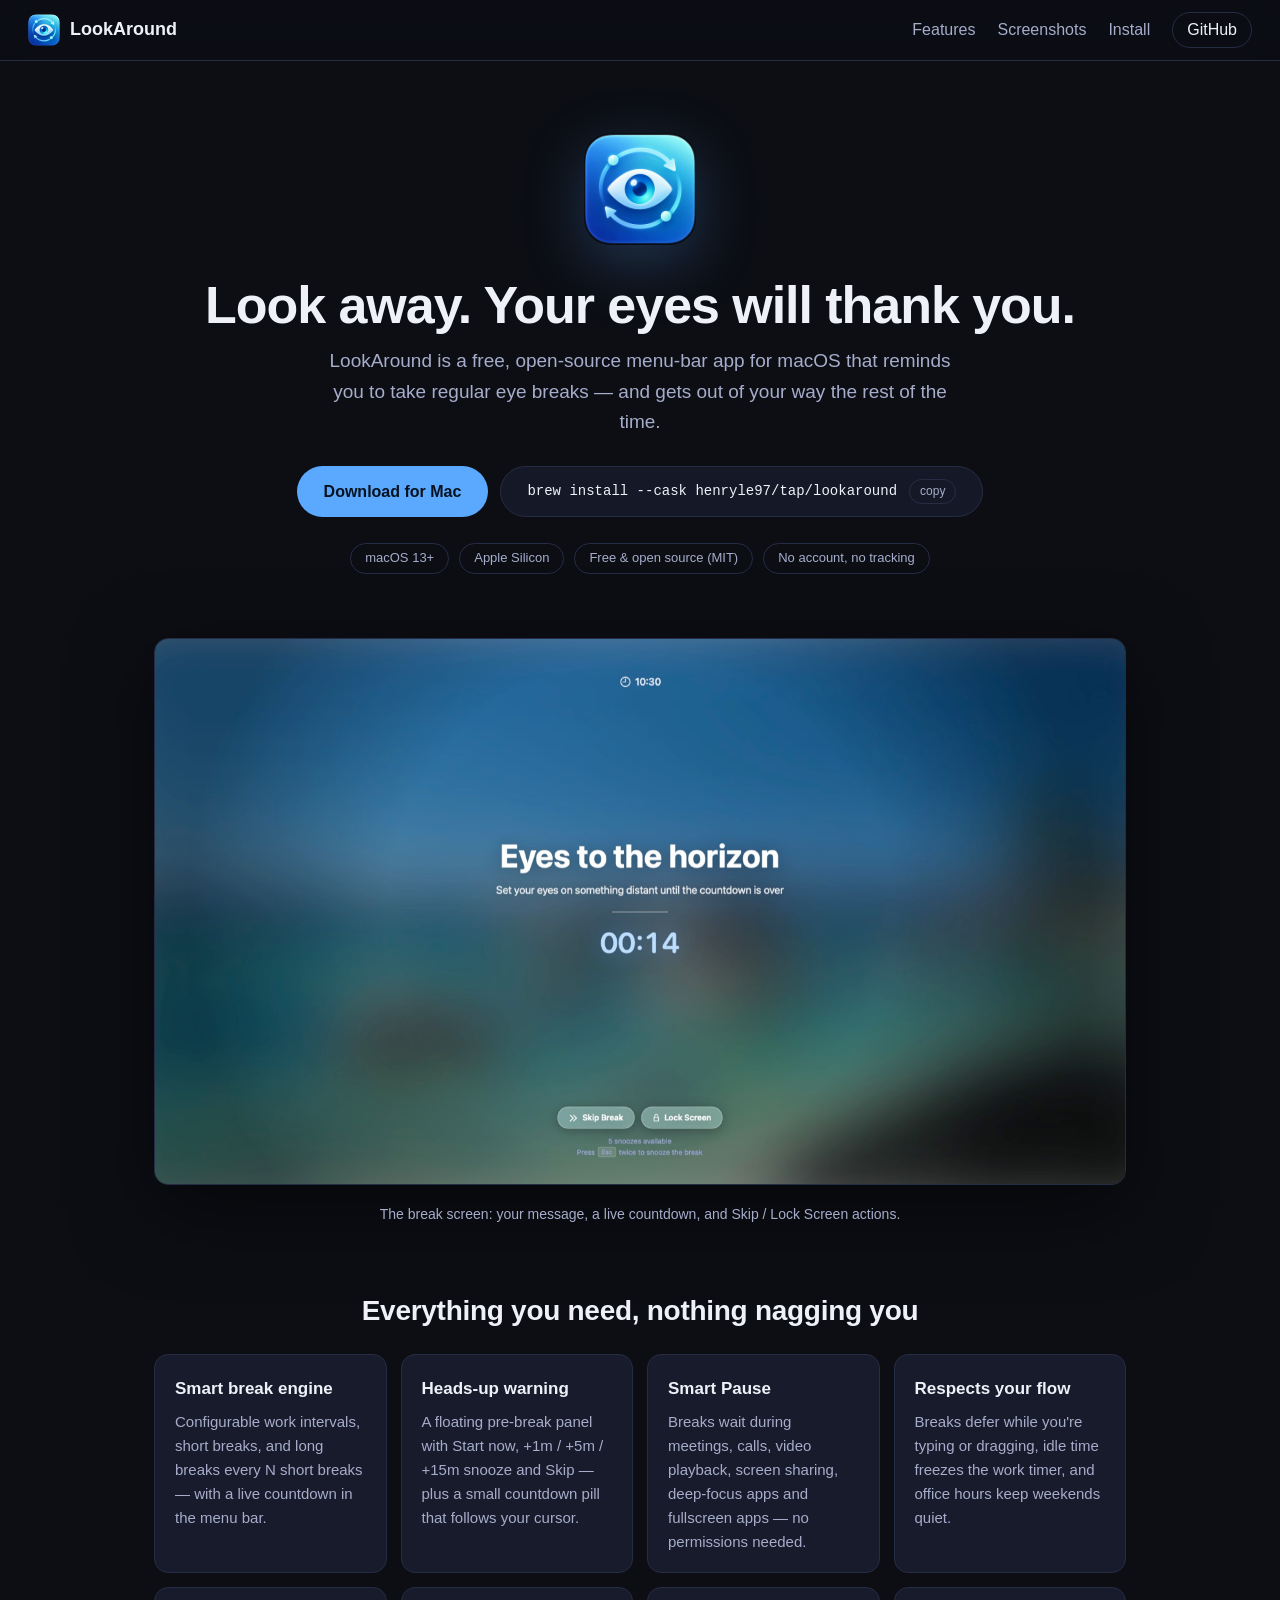
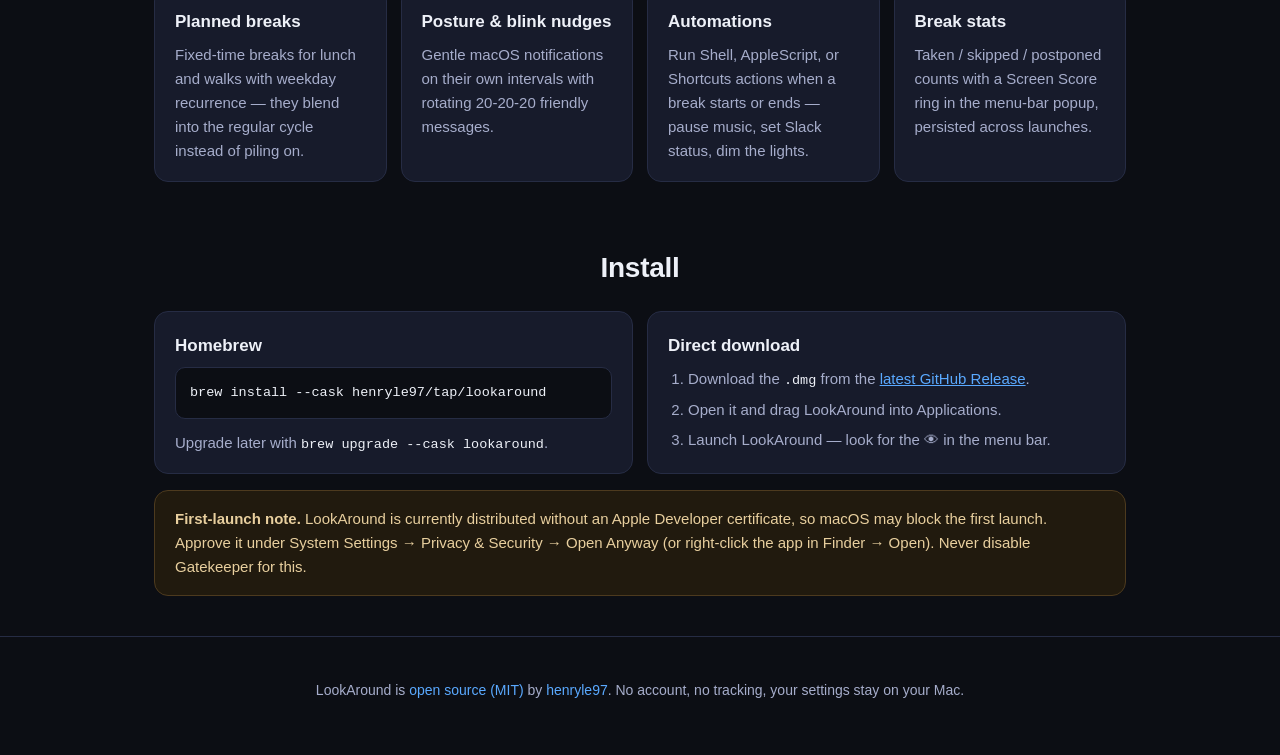
==== docs/index.html @ d6b107f1 "Add DMG + Homebrew Cask + GitHub Pages distribution One artifact behind two channels: a versioned, v" ====
<!DOCTYPE html>
<html lang="en">
<head>
<meta charset="utf-8">
<meta name="viewport" content="width=device-width, initial-scale=1">
<title>LookAround — gentle break reminders for your Mac</title>
<meta name="description" content="LookAround is a free, open-source macOS menu-bar app that reminds you to rest your eyes. Smart breaks, Smart Pause, office hours, and automations.">
<link rel="canonical" href="https://henryle97.github.io/look-around/">
<link rel="icon" type="image/png" href="assets/icon.png">
<link rel="stylesheet" href="assets/style.css">

<meta property="og:type" content="website">
<meta property="og:site_name" content="LookAround">
<meta property="og:url" content="https://henryle97.github.io/look-around/">
<meta property="og:title" content="LookAround — gentle break reminders for your Mac">
<meta property="og:description" content="A free, open-source macOS menu-bar app that reminds you to rest your eyes. Smart breaks, Smart Pause, office hours, and automations.">
<meta property="og:image" content="https://henryle97.github.io/look-around/screenshots/break-screen.jpg">
<meta property="og:image:width" content="1500">
<meta property="og:image:height" content="843">
<meta name="twitter:card" content="summary_large_image">
<meta name="twitter:title" content="LookAround — gentle break reminders for your Mac">
<meta name="twitter:description" content="A free, open-source macOS menu-bar app that reminds you to rest your eyes. Smart breaks, Smart Pause, office hours, and automations.">
<meta name="twitter:image" content="https://henryle97.github.io/look-around/screenshots/break-screen.jpg">
</head>
<body>

<header class="nav">
  <a class="brand" href="./">
    <img src="assets/icon.png" alt="LookAround icon" width="32" height="32">
    <span>LookAround</span>
  </a>
  <nav>
    <a href="#features">Features</a>
    <a href="#screenshot">Screenshots</a>
    <a href="#install">Install</a>
    <a class="github" href="https://github.com/henryle97/look-around">GitHub</a>
  </nav>
</header>

<main>
  <section class="hero">
    <img class="hero-icon" src="assets/icon.png" alt="LookAround app icon" width="112" height="112">
    <h1>Look away. Your eyes will thank you.</h1>
    <p class="tagline">LookAround is a free, open-source menu-bar app for macOS that
      reminds you to take regular eye breaks — and gets out of your way the rest of the time.</p>
    <div class="cta">
      <a class="btn primary" href="https://github.com/henryle97/look-around/releases/latest">Download for Mac</a>
      <button class="btn code" id="brew-copy" data-copy="brew install --cask henryle97/tap/lookaround">
        <code>brew install --cask henryle97/tap/lookaround</code><span class="copy-hint">copy</span>
      </button>
    </div>
    <ul class="chips">
      <li>macOS 13+</li>
      <li>Apple Silicon</li>
      <li>Free &amp; open source (MIT)</li>
      <li>No account, no tracking</li>
    </ul>
  </section>

  <section class="shot" id="screenshot">
    <figure>
      <img src="screenshots/break-screen.jpg" alt="LookAround break screen with countdown" width="1500" height="843" loading="lazy">
      <figcaption>The break screen: your message, a live countdown, and Skip / Lock Screen actions.</figcaption>
    </figure>
  </section>

  <section id="features">
    <h2>Everything you need, nothing nagging you</h2>
    <div class="grid">
      <div class="card">
        <h3>Smart break engine</h3>
        <p>Configurable work intervals, short breaks, and long breaks every N short breaks — with a live countdown in the menu bar.</p>
      </div>
      <div class="card">
        <h3>Heads-up warning</h3>
        <p>A floating pre-break panel with Start now, +1m / +5m / +15m snooze and Skip — plus a small countdown pill that follows your cursor.</p>
      </div>
      <div class="card">
        <h3>Smart Pause</h3>
        <p>Breaks wait during meetings, calls, video playback, screen sharing, deep-focus apps and fullscreen apps — no permissions needed.</p>
      </div>
      <div class="card">
        <h3>Respects your flow</h3>
        <p>Breaks defer while you're typing or dragging, idle time freezes the work timer, and office hours keep weekends quiet.</p>
      </div>
      <div class="card">
        <h3>Planned breaks</h3>
        <p>Fixed-time breaks for lunch and walks with weekday recurrence — they blend into the regular cycle instead of piling on.</p>
      </div>
      <div class="card">
        <h3>Posture &amp; blink nudges</h3>
        <p>Gentle macOS notifications on their own intervals with rotating 20-20-20 friendly messages.</p>
      </div>
      <div class="card">
        <h3>Automations</h3>
        <p>Run Shell, AppleScript, or Shortcuts actions when a break starts or ends — pause music, set Slack status, dim the lights.</p>
      </div>
      <div class="card">
        <h3>Break stats</h3>
        <p>Taken / skipped / postponed counts with a Screen Score ring in the menu-bar popup, persisted across launches.</p>
      </div>
    </div>
  </section>

  <section id="install">
    <h2>Install</h2>
    <div class="install-grid">
      <div class="card">
        <h3>Homebrew</h3>
        <pre><code>brew install --cask henryle97/tap/lookaround</code></pre>
        <p>Upgrade later with <code>brew upgrade --cask lookaround</code>.</p>
      </div>
      <div class="card">
        <h3>Direct download</h3>
        <ol>
          <li>Download the <code>.dmg</code> from the
            <a href="https://github.com/henryle97/look-around/releases/latest">latest GitHub Release</a>.</li>
          <li>Open it and drag LookAround into Applications.</li>
          <li>Launch LookAround — look for the 👁 in the menu bar.</li>
        </ol>
      </div>
    </div>
    <aside class="notice">
      <strong>First-launch note.</strong> LookAround is currently distributed without an
      Apple Developer certificate, so macOS may block the first launch. Approve it under
      System Settings → Privacy &amp; Security → Open Anyway (or right-click the app in
      Finder → Open). Never disable Gatekeeper for this.
    </aside>
  </section>
</main>

<footer>
  <p>LookAround is <a href="https://github.com/henryle97/look-around">open source (MIT)</a> by
    <a href="https://github.com/henryle97">henryle97</a>. No account, no tracking, your settings stay on your Mac.</p>
</footer>

<script>
document.getElementById('brew-copy').addEventListener('click', async (e) => {
  const btn = e.currentTarget;
  try {
    await navigator.clipboard.writeText(btn.dataset.copy);
    btn.querySelector('.copy-hint').textContent = 'copied!';
  } catch {
    const r = document.createRange();
    r.selectNodeContents(btn.querySelector('code'));
    getSelection().removeAllRanges();
    getSelection().addRange(r);
    document.execCommand('copy');
  }
  setTimeout(() => btn.querySelector('.copy-hint').textContent = 'copy', 1500);
});
</script>
</body>
</html>
---- docs/assets/style.css ----
:root {
  --bg: #0c0e14;
  --bg-soft: #151927;
  --card: #171b2b;
  --text: #eef1f8;
  --muted: #a6adcb;
  --accent: #5aa9ff;
  --accent-ink: #06121f;
  --line: #262c44;
  --radius: 14px;
}

* { box-sizing: border-box; }

body {
  margin: 0;
  background: var(--bg);
  color: var(--text);
  font: 16px/1.6 -apple-system, BlinkMacSystemFont, "SF Pro Text", "Helvetica Neue", Arial, sans-serif;
  -webkit-font-smoothing: antialiased;
}

/* --- nav --- */
.nav {
  position: sticky;
  top: 0;
  z-index: 10;
  display: flex;
  justify-content: space-between;
  align-items: center;
  padding: 12px 28px;
  background: rgba(12, 14, 20, 0.85);
  backdrop-filter: blur(12px);
  border-bottom: 1px solid var(--line);
}
.brand {
  display: flex;
  align-items: center;
  gap: 10px;
  color: var(--text);
  text-decoration: none;
  font-weight: 700;
  font-size: 18px;
}
.brand img { border-radius: 8px; }
.nav nav { display: flex; gap: 22px; align-items: center; }
.nav nav a { color: var(--muted); text-decoration: none; }
.nav nav a:hover { color: var(--text); }
.nav .github {
  color: var(--text);
  border: 1px solid var(--line);
  border-radius: 999px;
  padding: 4px 14px;
}

main { max-width: 1020px; margin: 0 auto; padding: 0 24px 40px; }

/* --- hero --- */
.hero { text-align: center; padding: 72px 0 40px; }
.hero-icon { border-radius: 26px; box-shadow: 0 18px 60px rgba(90, 169, 255, 0.25); }
.hero h1 { font-size: clamp(32px, 5vw, 52px); line-height: 1.12; margin: 24px 0 12px; letter-spacing: -0.02em; }
.tagline { color: var(--muted); font-size: 19px; max-width: 640px; margin: 0 auto; }

.cta { display: flex; gap: 12px; justify-content: center; flex-wrap: wrap; margin-top: 28px; }
.btn {
  font: inherit;
  border-radius: 999px;
  padding: 12px 26px;
  cursor: pointer;
  text-decoration: none;
  border: 1px solid transparent;
}
.btn.primary { background: var(--accent); color: var(--accent-ink); font-weight: 700; }
.btn.primary:hover { filter: brightness(1.08); }
.btn.code {
  display: flex;
  align-items: center;
  gap: 12px;
  background: var(--bg-soft);
  color: var(--text);
  border-color: var(--line);
}
.btn.code code { font-family: ui-monospace, "SF Mono", Menlo, monospace; font-size: 14px; }
.copy-hint {
  font-size: 12px;
  color: var(--muted);
  border: 1px solid var(--line);
  border-radius: 999px;
  padding: 2px 10px;
}

.chips {
  list-style: none;
  display: flex;
  gap: 10px;
  justify-content: center;
  flex-wrap: wrap;
  padding: 0;
  margin: 26px 0 0;
}
.chips li {
  font-size: 13px;
  color: var(--muted);
  border: 1px solid var(--line);
  border-radius: 999px;
  padding: 4px 14px;
}

/* --- screenshot --- */
.shot figure { margin: 24px 0 0; }
.shot img {
  width: 100%;
  height: auto;
  border-radius: var(--radius);
  border: 1px solid var(--line);
  box-shadow: 0 24px 80px rgba(0, 0, 0, 0.5);
}
.shot figcaption { text-align: center; color: var(--muted); font-size: 14px; margin-top: 10px; }

/* --- sections --- */
section h2 { font-size: 28px; letter-spacing: -0.01em; margin: 64px 0 20px; text-align: center; }

.grid {
  display: grid;
  grid-template-columns: repeat(auto-fit, minmax(220px, 1fr));
  gap: 14px;
}
.card {
  background: var(--card);
  border: 1px solid var(--line);
  border-radius: var(--radius);
  padding: 20px 20px 18px;
}
.card h3 { margin: 0 0 8px; font-size: 17px; }
.card p, .card ol { margin: 0; color: var(--muted); font-size: 15px; }
.card ol { padding-left: 20px; }
.card li + li { margin-top: 6px; }
.card a { color: var(--accent); }
.card code, .install-grid pre code {
  font-family: ui-monospace, "SF Mono", Menlo, monospace;
  font-size: 13.5px;
  color: var(--text);
}

.install-grid {
  display: grid;
  grid-template-columns: repeat(auto-fit, minmax(300px, 1fr));
  gap: 14px;
}
.install-grid pre {
  background: var(--bg);
  border: 1px solid var(--line);
  border-radius: 10px;
  padding: 12px 14px;
  overflow-x: auto;
  margin: 0 0 12px;
}
.install-grid .card p { margin-top: 0; }

.notice {
  margin-top: 16px;
  border: 1px solid #4d3a1e;
  background: #211a0e;
  color: #e8cf9e;
  border-radius: var(--radius);
  padding: 16px 20px;
  font-size: 15px;
}

footer {
  border-top: 1px solid var(--line);
  color: var(--muted);
  text-align: center;
  font-size: 14px;
  padding: 28px 24px 40px;
}
footer a { color: var(--accent); text-decoration: none; }

@media (max-width: 560px) {
  .nav nav a:not(.github) { display: none; }
  .hero { padding-top: 48px; }
}
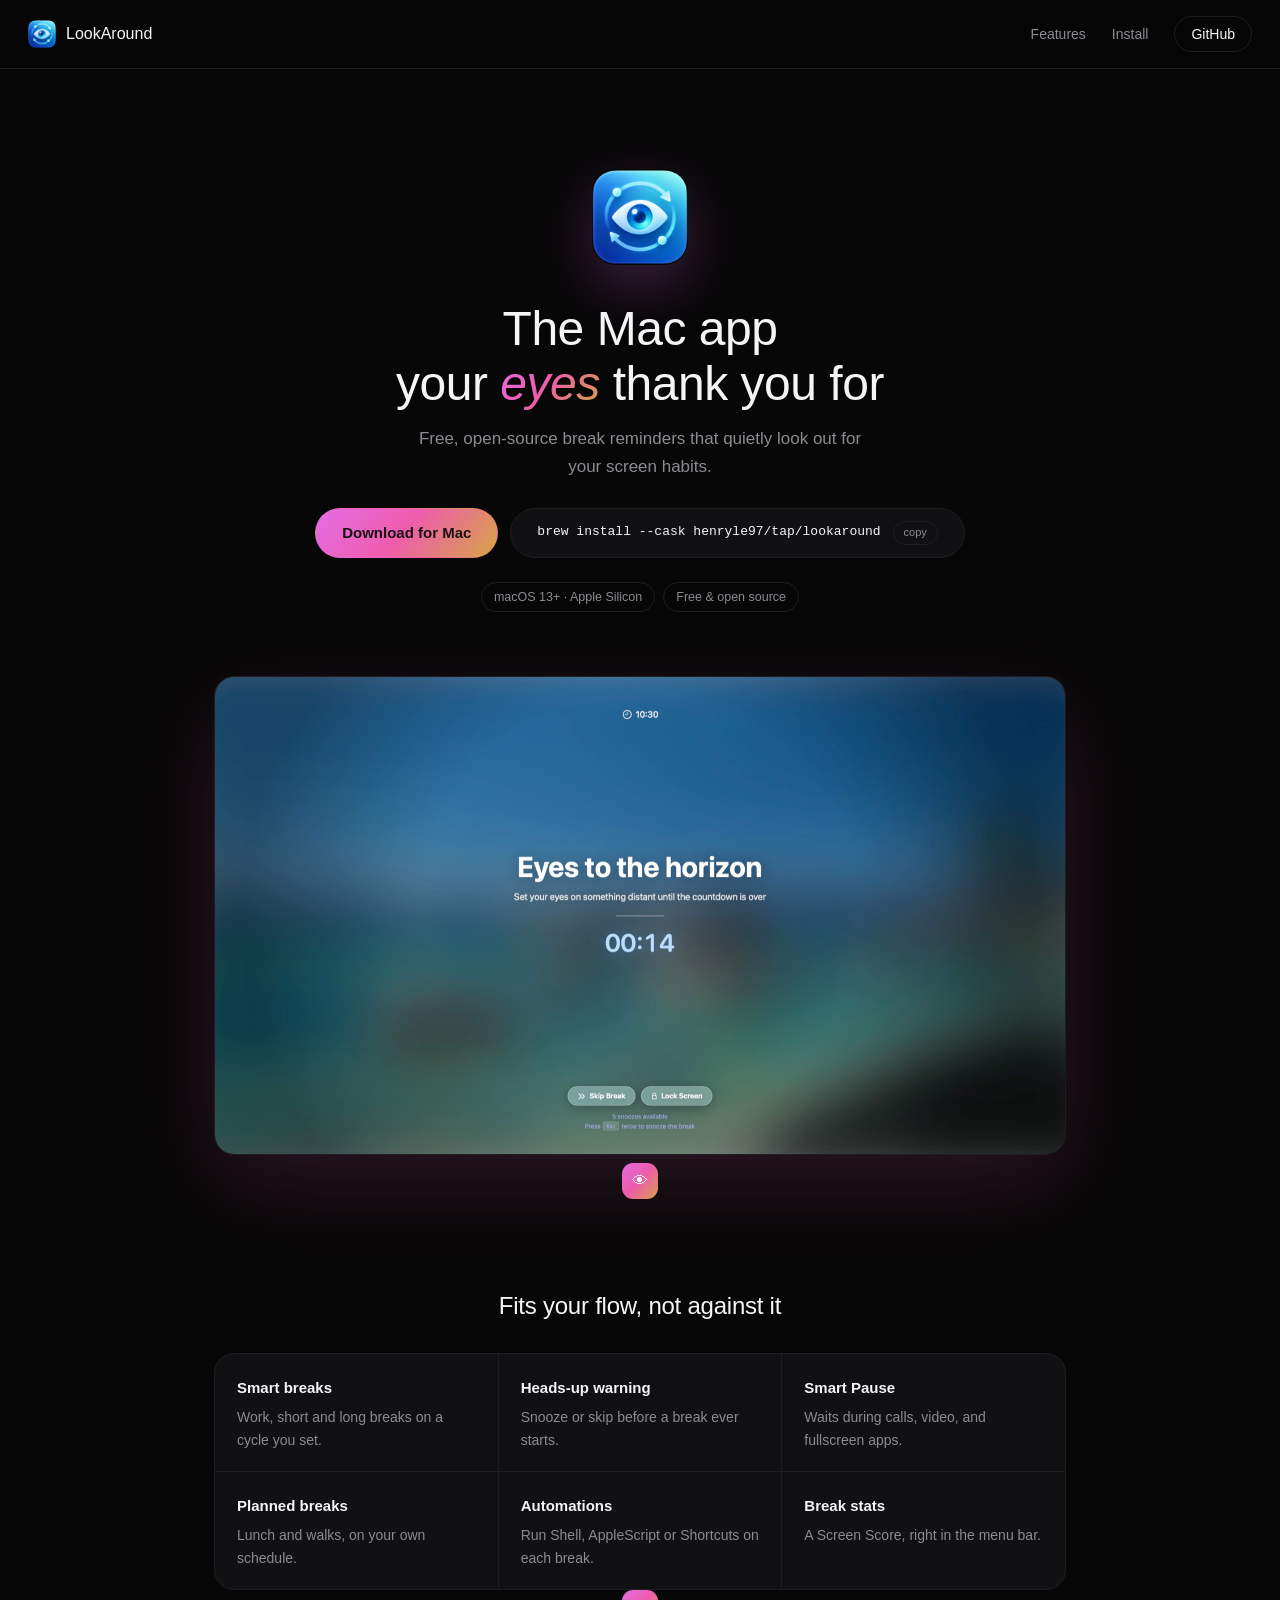
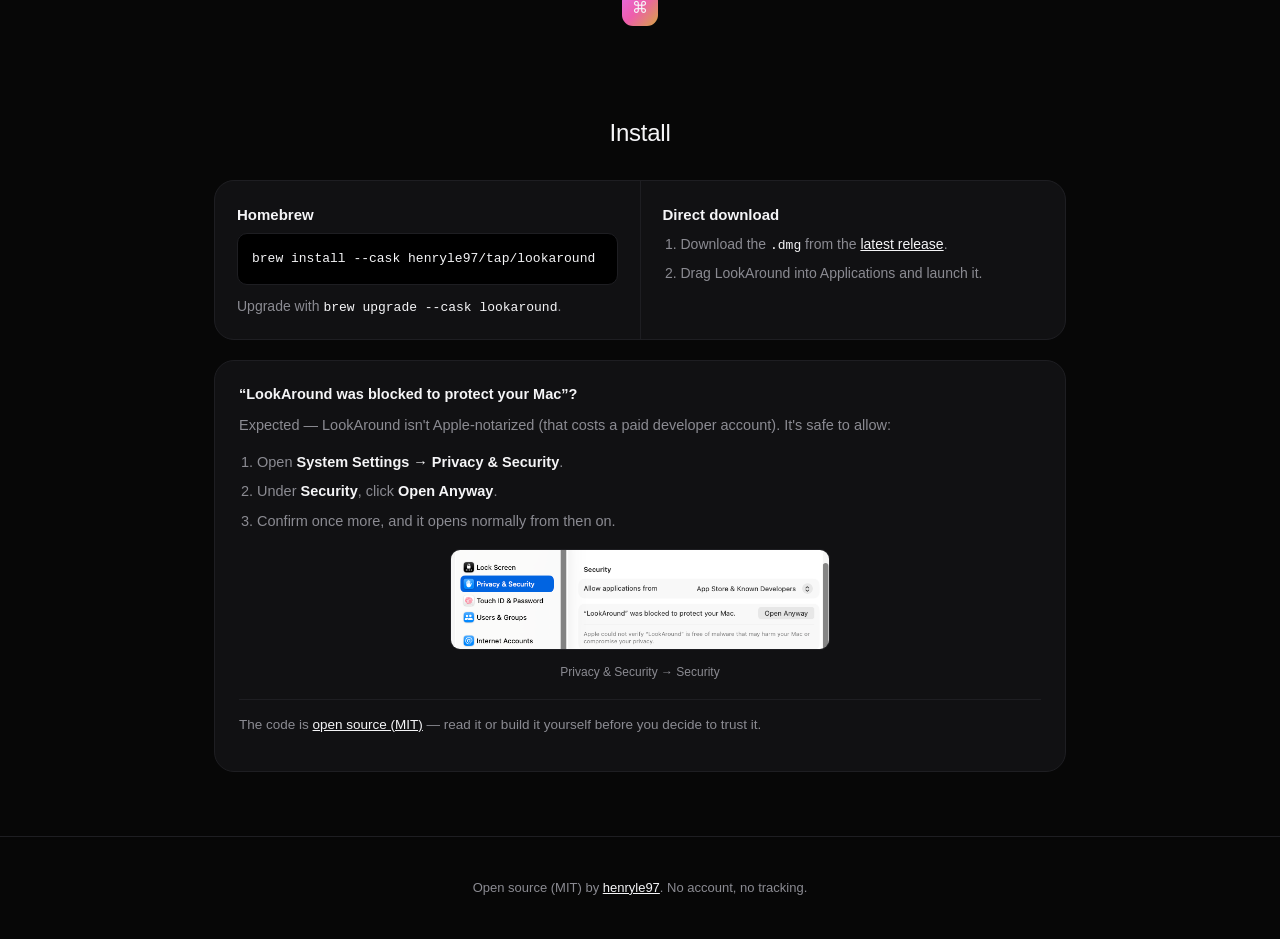
==== commit 5630e94f: "Restyle site theme, add detailed Gatekeeper install guide - Rework docs/ theme after lookaway.com: n" ====
--- a/docs/index.html
+++ b/docs/index.html
@@ -4,7 +4,7 @@
 <meta charset="utf-8">
 <meta name="viewport" content="width=device-width, initial-scale=1">
 <title>LookAround — gentle break reminders for your Mac</title>
-<meta name="description" content="LookAround is a free, open-source macOS menu-bar app that reminds you to rest your eyes. Smart breaks, Smart Pause, office hours, and automations.">
+<meta name="description" content="A free, open-source macOS menu-bar app that reminds you to rest your eyes.">
 <link rel="canonical" href="https://henryle97.github.io/look-around/">
 <link rel="icon" type="image/png" href="assets/icon.png">
 <link rel="stylesheet" href="assets/style.css">
@@ -13,25 +13,24 @@
 <meta property="og:site_name" content="LookAround">
 <meta property="og:url" content="https://henryle97.github.io/look-around/">
 <meta property="og:title" content="LookAround — gentle break reminders for your Mac">
-<meta property="og:description" content="A free, open-source macOS menu-bar app that reminds you to rest your eyes. Smart breaks, Smart Pause, office hours, and automations.">
+<meta property="og:description" content="A free, open-source macOS menu-bar app that reminds you to rest your eyes.">
 <meta property="og:image" content="https://henryle97.github.io/look-around/screenshots/break-screen.jpg">
 <meta property="og:image:width" content="1500">
 <meta property="og:image:height" content="843">
 <meta name="twitter:card" content="summary_large_image">
 <meta name="twitter:title" content="LookAround — gentle break reminders for your Mac">
-<meta name="twitter:description" content="A free, open-source macOS menu-bar app that reminds you to rest your eyes. Smart breaks, Smart Pause, office hours, and automations.">
+<meta name="twitter:description" content="A free, open-source macOS menu-bar app that reminds you to rest your eyes.">
 <meta name="twitter:image" content="https://henryle97.github.io/look-around/screenshots/break-screen.jpg">
 </head>
 <body>
 
 <header class="nav">
   <a class="brand" href="./">
-    <img src="assets/icon.png" alt="LookAround icon" width="32" height="32">
+    <img src="assets/icon.png" alt="LookAround icon" width="28" height="28">
     <span>LookAround</span>
   </a>
   <nav>
     <a href="#features">Features</a>
-    <a href="#screenshot">Screenshots</a>
     <a href="#install">Install</a>
     <a class="github" href="https://github.com/henryle97/look-around">GitHub</a>
   </nav>
@@ -39,10 +38,9 @@
 
 <main>
   <section class="hero">
-    <img class="hero-icon" src="assets/icon.png" alt="LookAround app icon" width="112" height="112">
-    <h1>Look away. Your eyes will thank you.</h1>
-    <p class="tagline">LookAround is a free, open-source menu-bar app for macOS that
-      reminds you to take regular eye breaks — and gets out of your way the rest of the time.</p>
+    <img class="hero-icon" src="assets/icon.png" alt="LookAround app icon" width="96" height="96">
+    <h1>The Mac app<br>your <em>eyes</em> thank you for</h1>
+    <p class="tagline">Free, open-source break reminders that quietly look out for your screen habits.</p>
     <div class="cta">
       <a class="btn primary" href="https://github.com/henryle97/look-around/releases/latest">Download for Mac</a>
       <button class="btn code" id="brew-copy" data-copy="brew install --cask henryle97/tap/lookaround">
@@ -50,88 +48,85 @@
       </button>
     </div>
     <ul class="chips">
-      <li>macOS 13+</li>
-      <li>Apple Silicon</li>
-      <li>Free &amp; open source (MIT)</li>
-      <li>No account, no tracking</li>
+      <li>macOS 13+ · Apple Silicon</li>
+      <li>Free &amp; open source</li>
     </ul>
   </section>
 
   <section class="shot" id="screenshot">
-    <figure>
-      <img src="screenshots/break-screen.jpg" alt="LookAround break screen with countdown" width="1500" height="843" loading="lazy">
-      <figcaption>The break screen: your message, a live countdown, and Skip / Lock Screen actions.</figcaption>
-    </figure>
+    <img src="screenshots/break-screen.jpg" alt="LookAround break screen with countdown" width="1500" height="843" loading="lazy">
   </section>
 
   <section id="features">
-    <h2>Everything you need, nothing nagging you</h2>
+    <div class="badge">👁</div>
+    <h2>Fits your flow, not against it</h2>
     <div class="grid">
       <div class="card">
-        <h3>Smart break engine</h3>
-        <p>Configurable work intervals, short breaks, and long breaks every N short breaks — with a live countdown in the menu bar.</p>
+        <h3>Smart breaks</h3>
+        <p>Work, short and long breaks on a cycle you set.</p>
       </div>
       <div class="card">
         <h3>Heads-up warning</h3>
-        <p>A floating pre-break panel with Start now, +1m / +5m / +15m snooze and Skip — plus a small countdown pill that follows your cursor.</p>
+        <p>Snooze or skip before a break ever starts.</p>
       </div>
       <div class="card">
         <h3>Smart Pause</h3>
-        <p>Breaks wait during meetings, calls, video playback, screen sharing, deep-focus apps and fullscreen apps — no permissions needed.</p>
-      </div>
-      <div class="card">
-        <h3>Respects your flow</h3>
-        <p>Breaks defer while you're typing or dragging, idle time freezes the work timer, and office hours keep weekends quiet.</p>
+        <p>Waits during calls, video, and fullscreen apps.</p>
       </div>
       <div class="card">
         <h3>Planned breaks</h3>
-        <p>Fixed-time breaks for lunch and walks with weekday recurrence — they blend into the regular cycle instead of piling on.</p>
-      </div>
-      <div class="card">
-        <h3>Posture &amp; blink nudges</h3>
-        <p>Gentle macOS notifications on their own intervals with rotating 20-20-20 friendly messages.</p>
+        <p>Lunch and walks, on your own schedule.</p>
       </div>
       <div class="card">
         <h3>Automations</h3>
-        <p>Run Shell, AppleScript, or Shortcuts actions when a break starts or ends — pause music, set Slack status, dim the lights.</p>
+        <p>Run Shell, AppleScript or Shortcuts on each break.</p>
       </div>
       <div class="card">
         <h3>Break stats</h3>
-        <p>Taken / skipped / postponed counts with a Screen Score ring in the menu-bar popup, persisted across launches.</p>
+        <p>A Screen Score, right in the menu bar.</p>
       </div>
     </div>
   </section>
 
   <section id="install">
+    <div class="badge">⌘</div>
     <h2>Install</h2>
     <div class="install-grid">
       <div class="card">
         <h3>Homebrew</h3>
         <pre><code>brew install --cask henryle97/tap/lookaround</code></pre>
-        <p>Upgrade later with <code>brew upgrade --cask lookaround</code>.</p>
+        <p>Upgrade with <code>brew upgrade --cask lookaround</code>.</p>
       </div>
       <div class="card">
         <h3>Direct download</h3>
         <ol>
-          <li>Download the <code>.dmg</code> from the
-            <a href="https://github.com/henryle97/look-around/releases/latest">latest GitHub Release</a>.</li>
-          <li>Open it and drag LookAround into Applications.</li>
-          <li>Launch LookAround — look for the 👁 in the menu bar.</li>
+          <li>Download the <code>.dmg</code> from the <a href="https://github.com/henryle97/look-around/releases/latest">latest release</a>.</li>
+          <li>Drag LookAround into Applications and launch it.</li>
         </ol>
       </div>
     </div>
+
     <aside class="notice">
-      <strong>First-launch note.</strong> LookAround is currently distributed without an
-      Apple Developer certificate, so macOS may block the first launch. Approve it under
-      System Settings → Privacy &amp; Security → Open Anyway (or right-click the app in
-      Finder → Open). Never disable Gatekeeper for this.
+      <strong>“LookAround was blocked to protect your Mac”?</strong>
+      <p>Expected — LookAround isn't Apple-notarized (that costs a paid developer account). It's safe to allow:</p>
+      <ol>
+        <li>Open <strong>System Settings → Privacy &amp; Security</strong>.</li>
+        <li>Under <strong>Security</strong>, click <strong>Open Anyway</strong>.</li>
+        <li>Confirm once more, and it opens normally from then on.</li>
+      </ol>
+      <figure class="notice-shot">
+        <img src="screenshots/gatekeeper-open-anyway.png"
+             alt="Privacy & Security settings showing the Open Anyway button for LookAround"
+             width="721" height="190" loading="lazy">
+        <figcaption>Privacy &amp; Security → Security</figcaption>
+      </figure>
+      <p class="notice-trust">The code is <a href="https://github.com/henryle97/look-around">open source (MIT)</a> — read it or build it yourself before you decide to trust it.</p>
     </aside>
   </section>
 </main>
 
 <footer>
-  <p>LookAround is <a href="https://github.com/henryle97/look-around">open source (MIT)</a> by
-    <a href="https://github.com/henryle97">henryle97</a>. No account, no tracking, your settings stay on your Mac.</p>
+  <p>Open source (MIT) by <a href="https://github.com/henryle97">henryle97</a>. No account, no tracking.</p>
 </footer>
 
 <script>
--- a/docs/assets/style.css
+++ b/docs/assets/style.css
@@ -1,13 +1,11 @@
 :root {
-  --bg: #0c0e14;
-  --bg-soft: #151927;
-  --card: #171b2b;
-  --text: #eef1f8;
-  --muted: #a6adcb;
-  --accent: #5aa9ff;
-  --accent-ink: #06121f;
-  --line: #262c44;
-  --radius: 14px;
+  --bg: #070707;
+  --card: #111113;
+  --card-line: #1e1e22;
+  --text: #f5f5f7;
+  --muted: #8b8b92;
+  --grad: linear-gradient(131deg, #e46de6 0%, #ee5dac 48%, #d7a544 100%);
+  --radius: 20px;
 }
 
 * { box-sizing: border-box; }
@@ -16,7 +14,7 @@
   margin: 0;
   background: var(--bg);
   color: var(--text);
-  font: 16px/1.6 -apple-system, BlinkMacSystemFont, "SF Pro Text", "Helvetica Neue", Arial, sans-serif;
+  font: 16px/1.6 -apple-system, BlinkMacSystemFont, "SF Pro Display", "SF Pro Text", "Helvetica Neue", Arial, sans-serif;
   -webkit-font-smoothing: antialiased;
 }
 
@@ -28,10 +26,10 @@
   display: flex;
   justify-content: space-between;
   align-items: center;
-  padding: 12px 28px;
-  background: rgba(12, 14, 20, 0.85);
-  backdrop-filter: blur(12px);
-  border-bottom: 1px solid var(--line);
+  padding: 16px 28px;
+  background: rgba(7, 7, 7, 0.8);
+  backdrop-filter: blur(14px);
+  border-bottom: 1px solid var(--card-line);
 }
 .brand {
   display: flex;
@@ -39,27 +37,34 @@
   gap: 10px;
   color: var(--text);
   text-decoration: none;
-  font-weight: 700;
-  font-size: 18px;
+  font-weight: 500;
+  font-size: 16px;
 }
 .brand img { border-radius: 8px; }
-.nav nav { display: flex; gap: 22px; align-items: center; }
-.nav nav a { color: var(--muted); text-decoration: none; }
+.nav nav { display: flex; gap: 26px; align-items: center; }
+.nav nav a { color: var(--muted); text-decoration: none; font-size: 14px; }
 .nav nav a:hover { color: var(--text); }
 .nav .github {
   color: var(--text);
-  border: 1px solid var(--line);
-  border-radius: 999px;
-  padding: 4px 14px;
-}
-
-main { max-width: 1020px; margin: 0 auto; padding: 0 24px 40px; }
+  border: 1px solid var(--card-line);
+  border-radius: 999px;
+  padding: 6px 16px;
+}
+
+main { max-width: 900px; margin: 0 auto; padding: 0 24px 64px; }
 
 /* --- hero --- */
-.hero { text-align: center; padding: 72px 0 40px; }
-.hero-icon { border-radius: 26px; box-shadow: 0 18px 60px rgba(90, 169, 255, 0.25); }
-.hero h1 { font-size: clamp(32px, 5vw, 52px); line-height: 1.12; margin: 24px 0 12px; letter-spacing: -0.02em; }
-.tagline { color: var(--muted); font-size: 19px; max-width: 640px; margin: 0 auto; }
+.hero { text-align: center; padding: 100px 0 40px; }
+.hero-icon { border-radius: 24px; box-shadow: 0 20px 60px rgba(228, 109, 230, 0.25); }
+.hero h1 {
+  font-size: clamp(34px, 5vw, 48px);
+  font-weight: 500;
+  line-height: 1.15;
+  letter-spacing: -0.01em;
+  margin: 28px 0 14px;
+}
+.hero h1 em { font-style: italic; background: var(--grad); -webkit-background-clip: text; background-clip: text; color: transparent; }
+.tagline { color: var(--muted); font-size: 17px; max-width: 480px; margin: 0 auto; }
 
 .cta { display: flex; gap: 12px; justify-content: center; flex-wrap: wrap; margin-top: 28px; }
 .btn {
@@ -69,22 +74,23 @@
   cursor: pointer;
   text-decoration: none;
   border: 1px solid transparent;
-}
-.btn.primary { background: var(--accent); color: var(--accent-ink); font-weight: 700; }
-.btn.primary:hover { filter: brightness(1.08); }
+  font-size: 15px;
+}
+.btn.primary { background: var(--grad); color: #1a1112; font-weight: 600; }
+.btn.primary:hover { filter: brightness(1.06); }
 .btn.code {
   display: flex;
   align-items: center;
   gap: 12px;
-  background: var(--bg-soft);
-  color: var(--text);
-  border-color: var(--line);
-}
-.btn.code code { font-family: ui-monospace, "SF Mono", Menlo, monospace; font-size: 14px; }
+  background: var(--card);
+  color: var(--text);
+  border-color: var(--card-line);
+}
+.btn.code code { font-family: ui-monospace, "SF Mono", Menlo, monospace; font-size: 13px; }
 .copy-hint {
-  font-size: 12px;
-  color: var(--muted);
-  border: 1px solid var(--line);
+  font-size: 11px;
+  color: var(--muted);
+  border: 1px solid var(--card-line);
   border-radius: 999px;
   padding: 2px 10px;
 }
@@ -92,91 +98,127 @@
 .chips {
   list-style: none;
   display: flex;
-  gap: 10px;
+  gap: 8px;
   justify-content: center;
   flex-wrap: wrap;
   padding: 0;
-  margin: 26px 0 0;
+  margin: 24px 0 0;
 }
 .chips li {
-  font-size: 13px;
-  color: var(--muted);
-  border: 1px solid var(--line);
-  border-radius: 999px;
-  padding: 4px 14px;
+  font-size: 12.5px;
+  color: var(--muted);
+  border: 1px solid var(--card-line);
+  border-radius: 999px;
+  padding: 4px 12px;
 }
 
 /* --- screenshot --- */
-.shot figure { margin: 24px 0 0; }
+.shot { padding: 24px 0 0; }
 .shot img {
   width: 100%;
   height: auto;
   border-radius: var(--radius);
-  border: 1px solid var(--line);
-  box-shadow: 0 24px 80px rgba(0, 0, 0, 0.5);
-}
-.shot figcaption { text-align: center; color: var(--muted); font-size: 14px; margin-top: 10px; }
+  border: 1px solid var(--card-line);
+  box-shadow: 0 30px 90px rgba(228, 93, 172, 0.16);
+}
 
 /* --- sections --- */
-section h2 { font-size: 28px; letter-spacing: -0.01em; margin: 64px 0 20px; text-align: center; }
+.badge {
+  display: flex;
+  align-items: center;
+  justify-content: center;
+  width: 36px;
+  height: 36px;
+  margin: 0 auto 14px;
+  border-radius: 11px;
+  background: var(--grad);
+  font-size: 16px;
+}
+section h2 {
+  font-size: 24px;
+  font-weight: 500;
+  letter-spacing: -0.01em;
+  margin: 88px 0 28px;
+  text-align: center;
+}
 
 .grid {
   display: grid;
   grid-template-columns: repeat(auto-fit, minmax(220px, 1fr));
-  gap: 14px;
+  gap: 1px;
+  background: var(--card-line);
+  border: 1px solid var(--card-line);
+  border-radius: var(--radius);
+  overflow: hidden;
 }
 .card {
   background: var(--card);
-  border: 1px solid var(--line);
-  border-radius: var(--radius);
-  padding: 20px 20px 18px;
-}
-.card h3 { margin: 0 0 8px; font-size: 17px; }
-.card p, .card ol { margin: 0; color: var(--muted); font-size: 15px; }
-.card ol { padding-left: 20px; }
-.card li + li { margin-top: 6px; }
-.card a { color: var(--accent); }
+  padding: 22px 22px 20px;
+}
+.card h3 { margin: 0 0 6px; font-size: 15px; font-weight: 600; }
+.card p, .card ol { margin: 0; color: var(--muted); font-size: 14px; }
+.card ol { padding-left: 18px; }
+.card li + li { margin-top: 5px; }
+.card a { color: var(--text); }
 .card code, .install-grid pre code {
   font-family: ui-monospace, "SF Mono", Menlo, monospace;
-  font-size: 13.5px;
+  font-size: 13px;
   color: var(--text);
 }
 
 .install-grid {
   display: grid;
-  grid-template-columns: repeat(auto-fit, minmax(300px, 1fr));
-  gap: 14px;
+  grid-template-columns: repeat(auto-fit, minmax(280px, 1fr));
+  gap: 1px;
+  background: var(--card-line);
+  border: 1px solid var(--card-line);
+  border-radius: var(--radius);
+  overflow: hidden;
 }
 .install-grid pre {
-  background: var(--bg);
-  border: 1px solid var(--line);
+  background: #000;
+  border: 1px solid var(--card-line);
   border-radius: 10px;
   padding: 12px 14px;
   overflow-x: auto;
-  margin: 0 0 12px;
+  margin: 0 0 10px;
 }
 .install-grid .card p { margin-top: 0; }
 
 .notice {
+  margin-top: 20px;
+  border: 1px solid var(--card-line);
+  background: var(--card);
+  border-radius: var(--radius);
+  padding: 22px 24px;
+  font-size: 14.5px;
+}
+.notice strong { color: var(--text); }
+.notice > p:first-of-type { color: var(--muted); margin: 8px 0 14px; }
+.notice ol { margin: 0; padding-left: 18px; color: var(--muted); }
+.notice li + li { margin-top: 6px; }
+.notice-shot { margin: 16px auto 0; max-width: 380px; }
+.notice-shot img {
+  width: 100%;
+  height: auto;
+  border-radius: 10px;
+  border: 1px solid var(--card-line);
+}
+.notice-shot figcaption { font-size: 12px; color: var(--muted); margin-top: 6px; text-align: center; }
+.notice-trust {
+  border-top: 1px solid var(--card-line);
   margin-top: 16px;
-  border: 1px solid #4d3a1e;
-  background: #211a0e;
-  color: #e8cf9e;
-  border-radius: var(--radius);
-  padding: 16px 20px;
-  font-size: 15px;
-}
+  padding-top: 14px;
+  font-size: 13.5px;
+  color: var(--muted);
+}
+.notice-trust a { color: var(--text); }
 
 footer {
-  border-top: 1px solid var(--line);
+  border-top: 1px solid var(--card-line);
   color: var(--muted);
   text-align: center;
-  font-size: 14px;
-  padding: 28px 24px 40px;
-}
-footer a { color: var(--accent); text-decoration: none; }
-
-@media (max-width: 560px) {
-  .nav nav a:not(.github) { display: none; }
-  .hero { padding-top: 48px; }
-}
+  font-size: 13px;
+  padding: 28px 24px;
+}
+footer a { color: var(--text); }
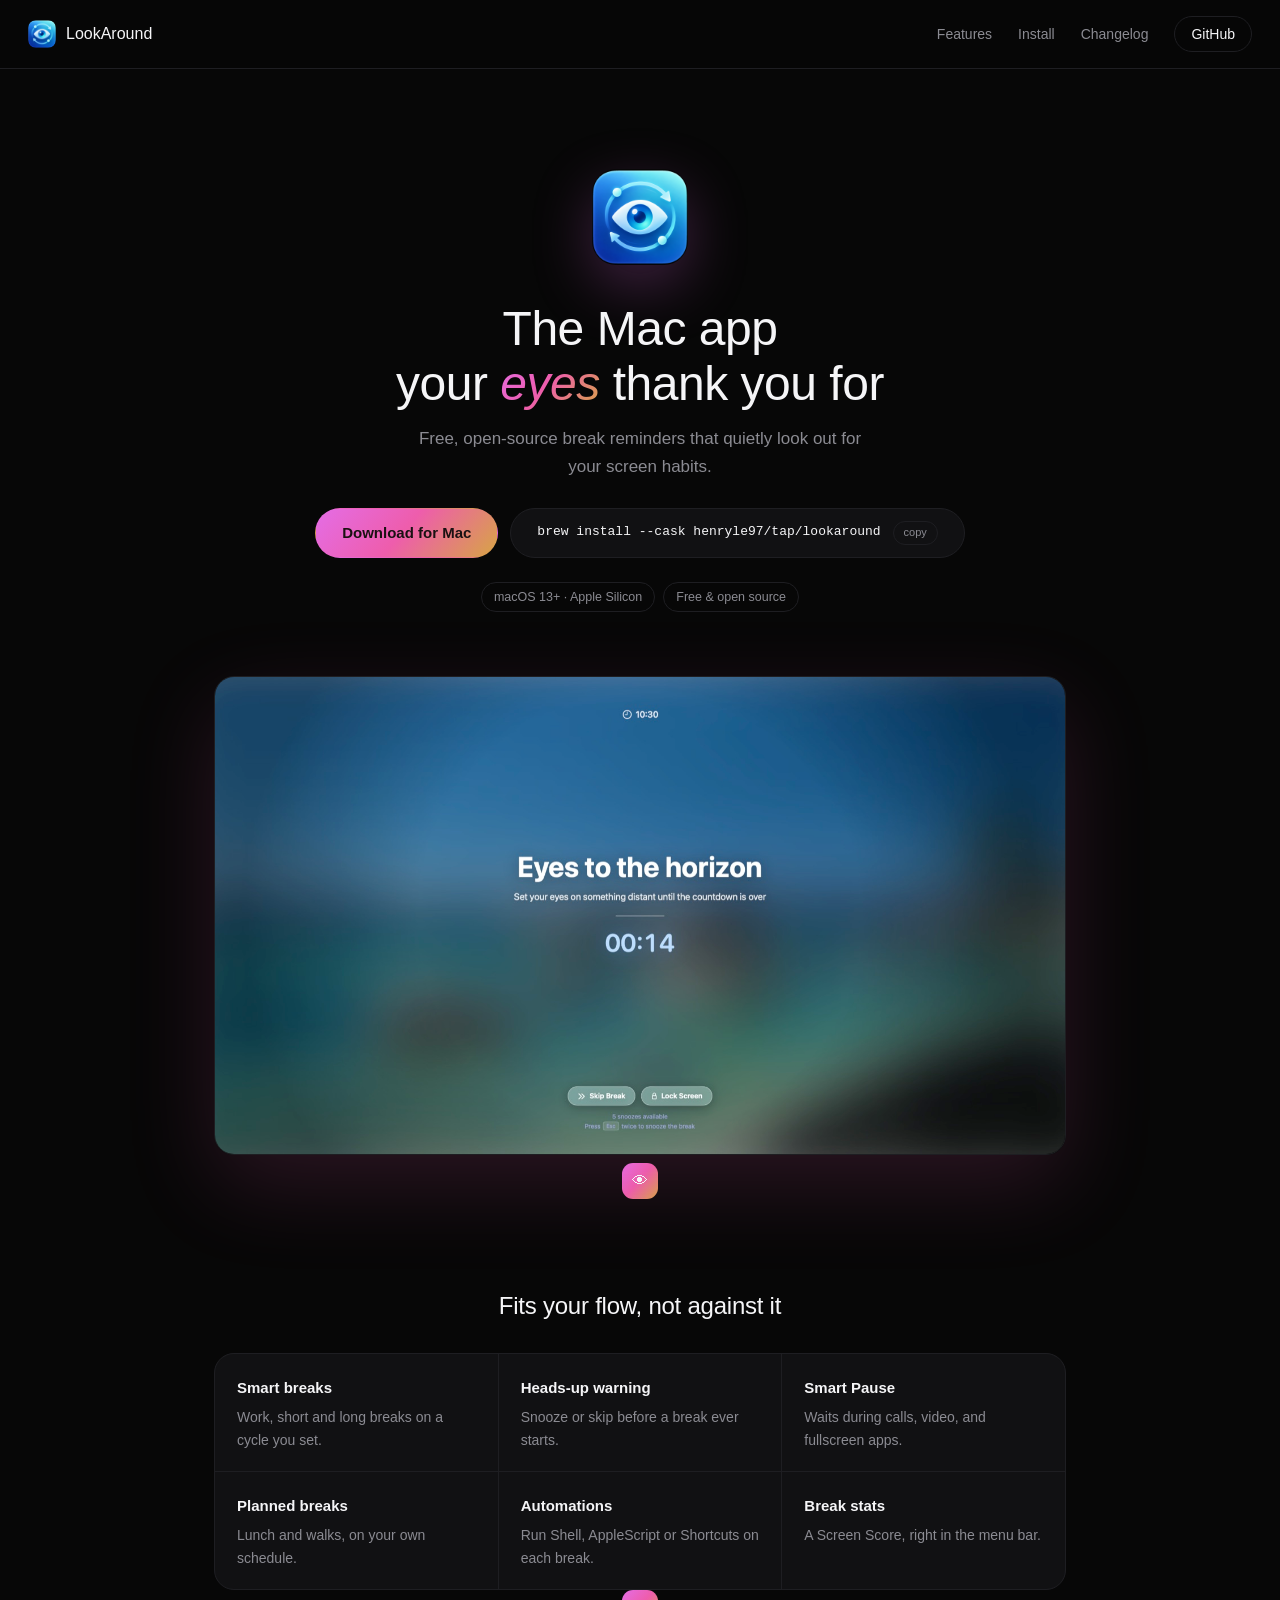
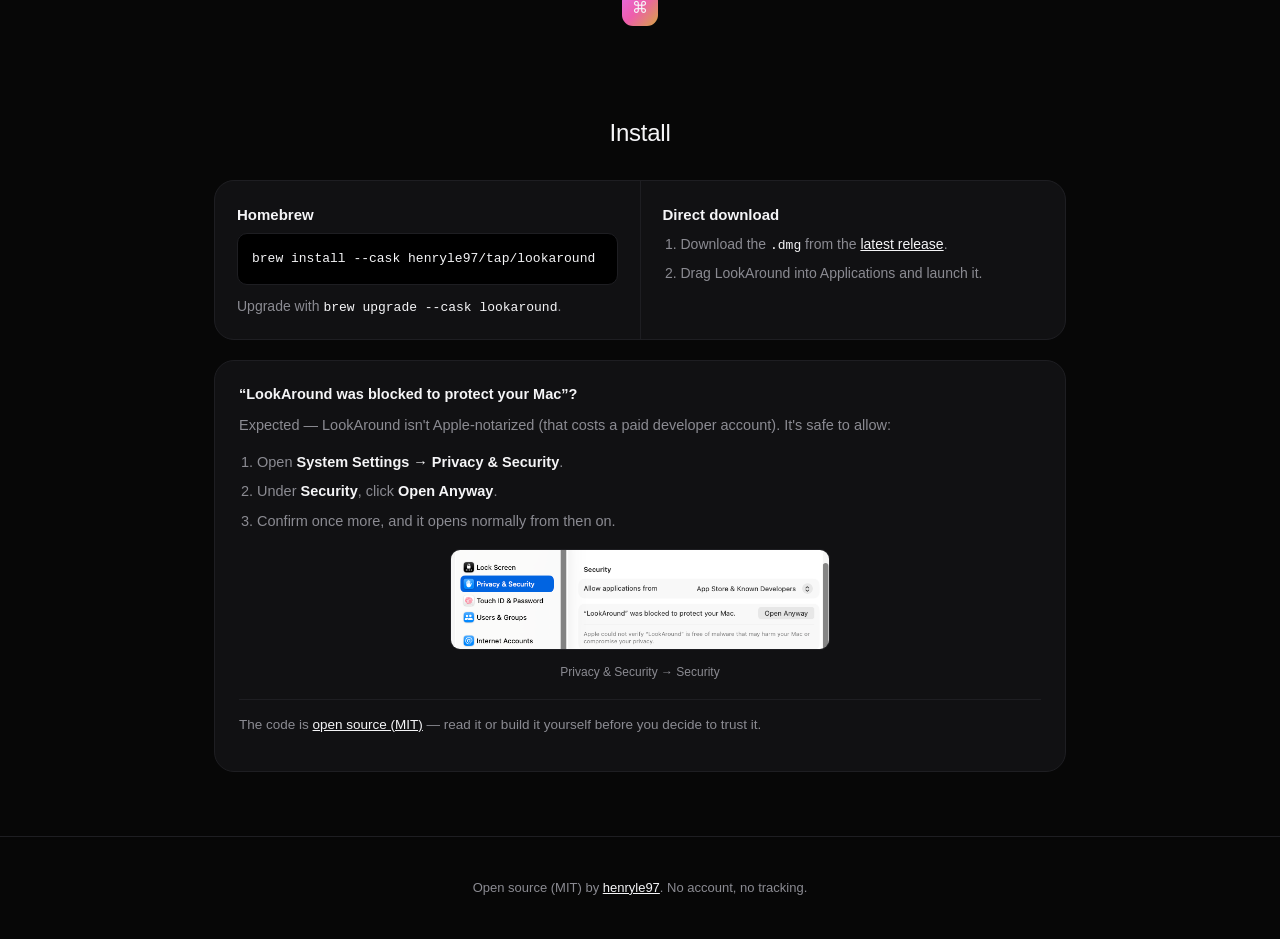
==== commit 8f5c6af9: "Add /changelog page to the site Adds a changelog page at docs/changelog/, styled to match the existi" ====
--- a/docs/index.html
+++ b/docs/index.html
@@ -32,6 +32,7 @@
   <nav>
     <a href="#features">Features</a>
     <a href="#install">Install</a>
+    <a href="changelog/">Changelog</a>
     <a class="github" href="https://github.com/henryle97/look-around">GitHub</a>
   </nav>
 </header>
--- a/docs/assets/style.css
+++ b/docs/assets/style.css
@@ -222,3 +222,79 @@
   padding: 28px 24px;
 }
 footer a { color: var(--text); }
+
+/* --- changelog --- */
+.changelog-header { text-align: center; padding: 72px 0 8px; }
+.changelog-header h1 { font-size: clamp(30px, 4.5vw, 40px); font-weight: 500; letter-spacing: -0.01em; margin: 20px 0 10px; }
+.changelog-header .tagline { max-width: 480px; }
+
+.changelog { margin: 56px 0 0; }
+.changelog-entry {
+  position: relative;
+  padding: 0 0 48px 28px;
+  border-left: 1px solid var(--card-line);
+}
+.changelog-entry:last-child { padding-bottom: 0; }
+.changelog-entry::before {
+  content: "";
+  position: absolute;
+  left: -5px;
+  top: 4px;
+  width: 9px;
+  height: 9px;
+  border-radius: 50%;
+  background: var(--grad);
+}
+.changelog-meta {
+  display: flex;
+  align-items: baseline;
+  gap: 12px;
+  flex-wrap: wrap;
+  margin-bottom: 14px;
+}
+.changelog-version { font-size: 20px; font-weight: 600; letter-spacing: -0.01em; }
+.changelog-date { font-size: 13px; color: var(--muted); }
+.changelog-tag {
+  font-size: 11.5px;
+  color: var(--muted);
+  border: 1px solid var(--card-line);
+  border-radius: 999px;
+  padding: 2px 10px;
+}
+.changelog-version-badge {
+  display: block;
+  font-size: 21px;
+  font-weight: 700;
+  letter-spacing: -0.01em;
+  line-height: 1;
+  text-decoration: none;
+  background: var(--grad);
+  -webkit-background-clip: text;
+  background-clip: text;
+  color: transparent;
+  margin-bottom: 10px;
+}
+.changelog-title { font-size: 22px; font-weight: 600; letter-spacing: -0.01em; margin: 0 0 8px; }
+.changelog-download { margin: 0 0 16px; font-size: 14.5px; }
+.changelog-download a { color: var(--text); }
+.changelog-summary { margin: 0 0 16px; color: var(--muted); font-size: 14.5px; }
+.changelog-closing { margin: 16px 0 0; color: var(--muted); font-size: 14px; }
+.changelog-closing a { color: var(--text); }
+.changelog-list {
+  list-style: none;
+  margin: 0;
+  padding: 0;
+  display: flex;
+  flex-direction: column;
+  gap: 10px;
+}
+.changelog-list li {
+  background: var(--card);
+  border: 1px solid var(--card-line);
+  border-radius: 14px;
+  padding: 14px 16px;
+  font-size: 14.5px;
+  color: var(--text);
+}
+.changelog-list li strong { color: var(--text); }
+.changelog-list li span { color: var(--muted); }
